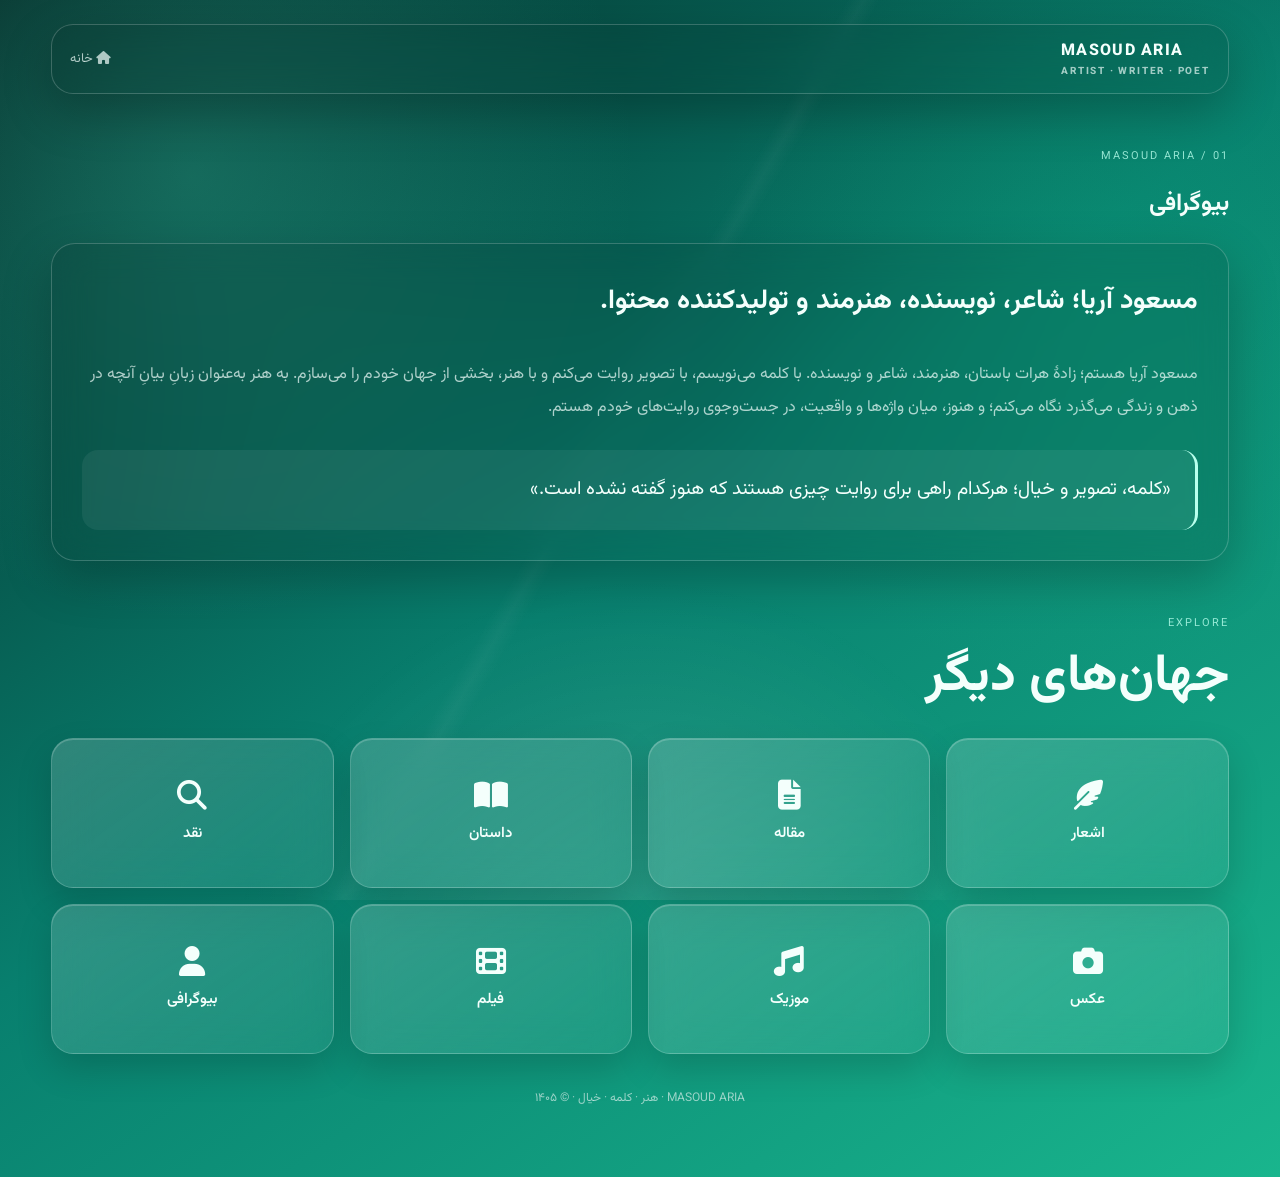
==== about.html @ eda14522 "add files" ====
<!doctype html>
<html lang="fa" dir="rtl">
<head>
<meta charset="utf-8">
<meta name="viewport" content="width=device-width,initial-scale=1">
<meta name="description" content="وب‌سایت شخصی مسعود آریا؛ شاعر، نویسنده و هنرمند.">
<title>بیوگرافی | مسعود آریا</title>
<link rel="preconnect" href="https://fonts.googleapis.com">
<link rel="preconnect" href="https://fonts.gstatic.com" crossorigin>
<link href="https://fonts.googleapis.com/css2?family=Vazirmatn:wght@300;400;500;600;700;800&display=swap" rel="stylesheet">
<link rel="stylesheet" href="https://cdnjs.cloudflare.com/ajax/libs/font-awesome/6.7.2/css/all.min.css">
<link rel="stylesheet" href="style.css">
</head>
<body>
<div class="page">
  <header class="topbar">
    <a class="brand" href="index.html">MASOUD ARIA<small>ARTIST · WRITER · POET</small></a>
    <a class="home-link" href="index.html"><i class="fa-solid fa-house"></i> خانه</a>
  </header>

  <main>
    <section class="section-title">
      <div class="number">MASOUD ARIA / 01</div>
      <h1>بیوگرافی</h1>
    </section>
    <section class="content-card">
      <h3>مسعود آریا؛ شاعر، نویسنده، هنرمند و تولیدکننده محتوا.</h3>
      <p>مسعود آریا هستم؛
      زادهٔ هرات باستان، هنرمند، شاعر و نویسنده.
      با کلمه می‌نویسم، با تصویر روایت می‌کنم و با هنر، بخشی از جهان خودم را می‌سازم.
      به هنر به‌عنوان زبانِ بیانِ آنچه در ذهن و زندگی می‌گذرد نگاه می‌کنم؛
      و هنوز، میان واژه‌ها و واقعیت، در جست‌وجوی روایت‌های خودم هستم.</p>
      <div class="quote">«کلمه، تصویر و خیال؛ هرکدام راهی برای روایت چیزی هستند که هنوز گفته نشده است.»</div>
    </section>

    <section class="section-title"><div class="number">EXPLORE</div><h2>جهان‌های دیگر</h2></section>
    <div class="glass-grid"><a class="glass-btn" href="poems.html" aria-label="اشعار">
          <i class="fa-solid fa-feather-pointed" aria-hidden="true"></i><span>اشعار</span>
        </a>
<a class="glass-btn" href="articles.html" aria-label="مقاله">
          <i class="fa-solid fa-file-lines" aria-hidden="true"></i><span>مقاله</span>
        </a>
<a class="glass-btn" href="stories.html" aria-label="داستان">
          <i class="fa-solid fa-book-open" aria-hidden="true"></i><span>داستان</span>
        </a>
<a class="glass-btn" href="criticism.html" aria-label="نقد">
          <i class="fa-solid fa-magnifying-glass" aria-hidden="true"></i><span>نقد</span>
        </a>
<a class="glass-btn" href="photos.html" aria-label="عکس">
          <i class="fa-solid fa-camera" aria-hidden="true"></i><span>عکس</span>
        </a>
<a class="glass-btn" href="music.html" aria-label="موزیک">
          <i class="fa-solid fa-music" aria-hidden="true"></i><span>موزیک</span>
        </a>
<a class="glass-btn" href="films.html" aria-label="فیلم">
          <i class="fa-solid fa-film" aria-hidden="true"></i><span>فیلم</span>
        </a>
<a class="glass-btn" href="about.html" aria-label="بیوگرافی">
          <i class="fa-solid fa-user" aria-hidden="true"></i><span>بیوگرافی</span>
        </a></div>
  </main>

  <footer class="footer">MASOUD ARIA · هنر · کلمه · خیال · © ۱۴۰۵</footer>
</div>
<script src="script.js"></script>
</body>
</html>
---- style.css ----
@import url('https://fonts.googleapis.com/css2?family=Vazirmatn:wght@300;400;500;600;700;800&display=swap');

:root{
  --jade-1:#10b981;
  --jade-2:#16a085;
  --jade-3:#0f766e;
  --jade-dark:#062f2b;
  --jade-deep:#041d1b;
  --glass:rgba(255,255,255,.105);
  --glass-strong:rgba(255,255,255,.16);
  --line:rgba(255,255,255,.20);
  --text:#f4fffc;
  --muted:rgba(244,255,252,.70);
  --shadow:0 18px 50px rgba(0,0,0,.24);
  --radius:24px;
  --font:'Vazirmatn', Tahoma, Arial, sans-serif;
}

*{box-sizing:border-box}
html{scroll-behavior:smooth}
body{
  margin:0;
  min-height:100vh;
  direction:rtl;
  font-family:var(--font);
  color:var(--text);
  background:
    radial-gradient(circle at 15% 15%, rgba(56,189,160,.30), transparent 30%),
    radial-gradient(circle at 85% 25%, rgba(16,185,129,.22), transparent 28%),
    linear-gradient(145deg,#052d29 0%,#087f6e 48%,#19b58d 100%);
  overflow-x:hidden;
}

body::before{
  content:"";
  position:fixed; inset:0; pointer-events:none; z-index:-1;
  background:
    linear-gradient(120deg,transparent 0 47%,rgba(255,255,255,.035) 48%,transparent 49%),
    radial-gradient(circle at 50% 110%,rgba(255,255,255,.13),transparent 35%);
}

a{color:inherit;text-decoration:none}
button,a{font:inherit}
button{color:inherit}

.page{
  width:min(1180px,92%);
  margin:auto;
  padding:24px 0 70px;
}

.topbar{
  display:flex;align-items:center;justify-content:space-between;gap:16px;
  padding:14px 18px;
  margin-bottom:28px;
  border:1px solid var(--line);
  border-radius:22px;
  background:rgba(0,0,0,.10);
  backdrop-filter:blur(18px);
  -webkit-backdrop-filter:blur(18px);
  box-shadow:var(--shadow);
  position:sticky;top:12px;z-index:20;
}
.brand{font-weight:800;letter-spacing:.08em;direction:ltr}
.brand small{display:block;font-size:10px;letter-spacing:.18em;opacity:.65}
.home-link{font-size:13px;color:var(--muted)}

.hero{
  display:grid;
  grid-template-columns:1.15fr .85fr;
  gap:30px;
  align-items:center;
  min-height:70vh;
}
.hero-copy{padding:20px}
.kicker{font-size:13px;color:#c8fff1;letter-spacing:.12em;margin-bottom:12px}
.hero h1{font-size:clamp(44px,8vw,90px);line-height:.98;margin:0 0 18px;font-weight:800}
.hero h1 span{display:block;opacity:.9}
.hero p{max-width:680px;color:var(--muted);font-size:17px;line-height:2}
.hero-portrait{
  display:flex;justify-content:center;
  animation:float 6s ease-in-out infinite;
}
.portrait-frame{
  width:min(390px,75vw);aspect-ratio:1/1;
  border-radius:50%;
  padding:10px;
  background:linear-gradient(145deg,rgba(255,255,255,.45),rgba(255,255,255,.05));
  box-shadow:0 30px 90px rgba(0,0,0,.34),inset 0 0 35px rgba(255,255,255,.12);
  position:relative;
}
.portrait-frame::after{
  content:"";
  position:absolute;inset:-10px;border:1px solid rgba(255,255,255,.24);
  border-radius:50%;animation:orbit 12s linear infinite;
}
.portrait-frame img{width:100%;height:100%;object-fit:cover;object-position:center 25%;border-radius:50%;display:block}

.section-title{margin:54px 0 20px}
.section-title .number{font-size:11px;letter-spacing:.18em;color:#b9ffed;opacity:.8}
.section-title h2{font-size:clamp(30px,5vw,52px);margin:5px 0 0}

.glass-grid{
  display:grid;
  grid-template-columns:repeat(4,1fr);
  gap:16px;
}
.glass-btn{
  min-height:150px;
  border:1px solid var(--line);
  border-radius:22px;
  background:linear-gradient(145deg,rgba(255,255,255,.17),rgba(255,255,255,.06));
  box-shadow:inset 0 1px rgba(255,255,255,.20),0 15px 35px rgba(0,0,0,.16);
  backdrop-filter:blur(18px);
  -webkit-backdrop-filter:blur(18px);
  display:flex;flex-direction:column;align-items:center;justify-content:center;
  gap:12px;cursor:pointer;position:relative;overflow:hidden;
  transition:transform .18s ease,background .25s ease,border-color .25s ease;
  user-select:none;-webkit-tap-highlight-color:transparent;
}
.glass-btn i{font-size:30px}
.glass-btn span{font-size:15px;font-weight:600}
.glass-btn:hover{transform:translateY(-5px);background:rgba(255,255,255,.19);border-color:rgba(255,255,255,.35)}
.glass-btn.pressed{transform:scale(.94) translateY(2px);box-shadow:inset 0 10px 22px rgba(0,0,0,.18),0 5px 15px rgba(0,0,0,.18)}
.glass-btn.shatter{animation:shatter .62s cubic-bezier(.2,.8,.2,1)}
.glass-btn.shatter::before,
.glass-btn.shatter::after{
  content:"";position:absolute;inset:0;pointer-events:none;opacity:0;
}
.glass-btn.shatter::before{
  opacity:1;
  background:
    linear-gradient(25deg,transparent 48%,rgba(255,255,255,.85) 49%,transparent 51%),
    linear-gradient(115deg,transparent 49%,rgba(255,255,255,.7) 50%,transparent 51%),
    linear-gradient(175deg,transparent 48%,rgba(255,255,255,.65) 49%,transparent 51%),
    linear-gradient(72deg,transparent 49%,rgba(255,255,255,.55) 50%,transparent 51%);
  mix-blend-mode:screen;
  animation:crack .62s ease-out;
}
.glass-btn.shatter::after{
  opacity:1;
  background:radial-gradient(circle at 50% 50%,transparent 0 22%,rgba(255,255,255,.12) 23%,transparent 27%);
  animation:flash .62s ease-out;
}

.content-card{
  padding:30px;
  border:1px solid var(--line);
  border-radius:var(--radius);
  background:rgba(0,0,0,.11);
  backdrop-filter:blur(18px);
  box-shadow:var(--shadow);
  line-height:2.1;
}
.content-card h3{font-size:27px;margin-top:0}
.content-card p{color:var(--muted)}
.quote{
  margin:25px 0 0;
  padding:20px 24px;
  border-right:3px solid #b9ffed;
  background:rgba(255,255,255,.06);
  border-radius:16px;
  font-size:19px;
}

.socials{
  display:flex;justify-content:center;gap:14px;flex-wrap:wrap;
  margin:50px 0 10px;
}
.social{
  width:72px;height:72px;
  display:flex;align-items:center;justify-content:center;
  border-radius:20px;
  border:1px solid var(--line);
  background:rgba(255,255,255,.11);
  backdrop-filter:blur(16px);
  box-shadow:0 12px 28px rgba(0,0,0,.18);
  transition:transform .18s ease;
  position:relative;overflow:hidden;
}
.social i{font-size:29px}
.social span{position:absolute;bottom:4px;font-size:8px;opacity:.75}
.social:hover{transform:translateY(-4px) scale(1.03)}
.social.pressed{transform:scale(.90)}
.social.shatter{animation:shatter .62s cubic-bezier(.2,.8,.2,1)}
.social.shatter::before{
  content:"";position:absolute;inset:0;
  background:
   linear-gradient(35deg,transparent 48%,rgba(255,255,255,.8) 49%,transparent 51%),
   linear-gradient(145deg,transparent 49%,rgba(255,255,255,.65) 50%,transparent 51%);
  animation:crack .62s ease-out;
}

.footer{
  text-align:center;color:rgba(255,255,255,.58);
  padding:35px 0 0;font-size:12px;
}

.ripple{
  position:fixed;width:12px;height:12px;border-radius:50%;
  border:1px solid rgba(255,255,255,.7);
  pointer-events:none;z-index:9999;
  transform:translate(-50%,-50%) scale(1);
  animation:ripple .55s ease-out forwards;
}

@keyframes shatter{
  0%{transform:scale(.94) translateY(2px);filter:brightness(1)}
  35%{transform:scale(1.035) rotate(.4deg);filter:brightness(1.22)}
  70%{transform:scale(.995) rotate(-.25deg);filter:brightness(1)}
  100%{transform:scale(1)}
}
@keyframes crack{0%{opacity:0;transform:scale(.5)}35%{opacity:1;transform:scale(1)}100%{opacity:0;transform:scale(1.08)}}
@keyframes flash{0%,20%{opacity:0}35%{opacity:1}100%{opacity:0}}
@keyframes ripple{to{transform:translate(-50%,-50%) scale(16);opacity:0}}
@keyframes float{50%{transform:translateY(-10px)}}
@keyframes orbit{to{transform:rotate(360deg)}}

@media (max-width:900px){
  .hero{grid-template-columns:1fr;text-align:center}
  .hero-copy{padding:5px}
  .hero p{margin-inline:auto}
  .glass-grid{grid-template-columns:repeat(2,1fr)}
}
@media (max-width:520px){
  .page{width:94%;padding-top:10px}
  .topbar{top:6px}
  .glass-grid{gap:11px}
  .glass-btn{min-height:125px;border-radius:18px}
  .glass-btn i{font-size:25px}
  .glass-btn span{font-size:13px}
  .portrait-frame{width:270px}
}
@media (prefers-reduced-motion:reduce){
  *,*::before,*::after{animation-duration:.01ms!important;animation-iteration-count:1!important;scroll-behavior:auto!important}
}
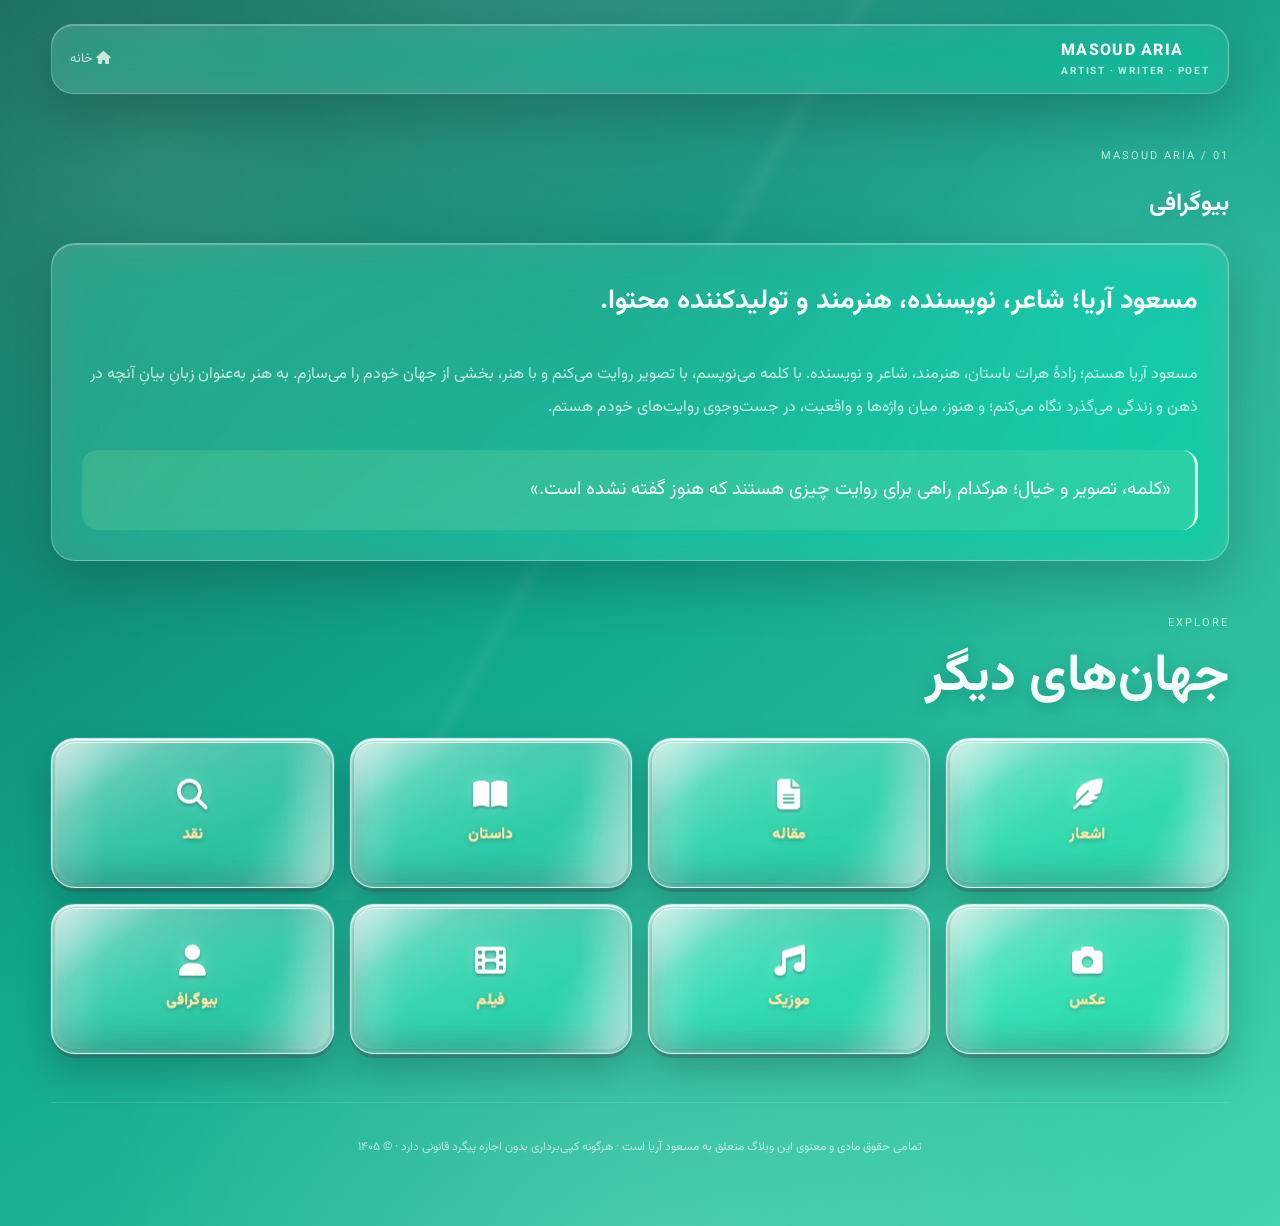
==== commit 8255f515: "update files" ====
--- a/about.html
+++ b/about.html
@@ -11,7 +11,7 @@
 <link rel="stylesheet" href="https://cdnjs.cloudflare.com/ajax/libs/font-awesome/6.7.2/css/all.min.css">
 <link rel="stylesheet" href="style.css">
 </head>
-<body>
+<body class="page-about">
 <div class="page">
   <header class="topbar">
     <a class="brand" href="index.html">MASOUD ARIA<small>ARTIST · WRITER · POET</small></a>
@@ -60,7 +60,7 @@
         </a></div>
   </main>
 
-  <footer class="footer">MASOUD ARIA · هنر · کلمه · خیال · © ۱۴۰۵</footer>
+  <footer class="footer">تمامی حقوق مادی و معنوی این وبلاگ متعلق به مسعود آریا است · هرگونه کپی‌برداری بدون اجازه پیگرد قانونی دارد · © ۱۴۰۵</footer>
 </div>
 <script src="script.js"></script>
 </body>
--- a/style.css
+++ b/style.css
@@ -1,236 +1,164 @@
 @import url('https://fonts.googleapis.com/css2?family=Vazirmatn:wght@300;400;500;600;700;800&display=swap');
 
 :root{
-  --jade-1:#10b981;
-  --jade-2:#16a085;
-  --jade-3:#0f766e;
-  --jade-dark:#062f2b;
-  --jade-deep:#041d1b;
-  --glass:rgba(255,255,255,.105);
-  --glass-strong:rgba(255,255,255,.16);
-  --line:rgba(255,255,255,.20);
-  --text:#f4fffc;
-  --muted:rgba(244,255,252,.70);
-  --shadow:0 18px 50px rgba(0,0,0,.24);
+  --jade-1:#34d8ae;
+  --jade-2:#20bfa0;
+  --jade-3:#119884;
+  --jade-dark:#0b554c;
+  --jade-deep:#073a35;
+  --glass:rgba(255,255,255,.14);
+  --glass-strong:rgba(255,255,255,.22);
+  --line:rgba(255,255,255,.28);
+  --text:#f7fffd;
+  --muted:rgba(247,255,253,.76);
+  --accent:#ffe6a0;
+  --accent-soft:rgba(255,220,120,.16);
+  --tint:rgba(71,220,180,.20);
+  --shadow:0 20px 55px rgba(0,0,0,.20);
   --radius:24px;
-  --font:'Vazirmatn', Tahoma, Arial, sans-serif;
+  --font:'Vazirmatn',Tahoma,Arial,sans-serif;
 }
 
 *{box-sizing:border-box}
 html{scroll-behavior:smooth}
 body{
-  margin:0;
-  min-height:100vh;
-  direction:rtl;
-  font-family:var(--font);
-  color:var(--text);
+  margin:0;min-height:100vh;direction:rtl;font-family:var(--font);color:var(--text);
   background:
-    radial-gradient(circle at 15% 15%, rgba(56,189,160,.30), transparent 30%),
-    radial-gradient(circle at 85% 25%, rgba(16,185,129,.22), transparent 28%),
-    linear-gradient(145deg,#052d29 0%,#087f6e 48%,#19b58d 100%);
-  overflow-x:hidden;
+    radial-gradient(circle at 12% 12%,var(--tint),transparent 32%),
+    radial-gradient(circle at 88% 24%,rgba(255,255,255,.12),transparent 30%),
+    radial-gradient(circle at 50% 105%,rgba(255,255,255,.13),transparent 38%),
+    linear-gradient(145deg,#0a6257 0%,#12a88f 48%,#43d5ad 100%);
+  overflow-x:hidden;transition:background 1s ease;
 }
+body::before{content:"";position:fixed;inset:0;pointer-events:none;z-index:-1;background:
+  linear-gradient(120deg,transparent 0 47%,rgba(255,255,255,.045) 48%,transparent 49%),
+  radial-gradient(circle at 50% -10%,rgba(255,255,255,.16),transparent 36%);
+}
+body::after{content:"";position:fixed;inset:0;pointer-events:none;z-index:-1;opacity:.18;background-image:radial-gradient(rgba(255,255,255,.32) .7px,transparent .8px);background-size:26px 26px;mix-blend-mode:soft-light}
+a{color:inherit;text-decoration:none}button,a{font:inherit}button{color:inherit}
 
-body::before{
-  content:"";
-  position:fixed; inset:0; pointer-events:none; z-index:-1;
+/* Each section keeps the original jade identity, but gains its own atmosphere. */
+body.page-poems{--tint:rgba(120,236,201,.22);--accent:#b8ffe9;--accent-soft:rgba(142,255,220,.18)}
+body.page-articles{--tint:rgba(157,235,190,.22);--accent:#d4ffe6;--accent-soft:rgba(150,240,190,.18)}
+body.page-stories{--tint:rgba(92,210,204,.23);--accent:#c7fff7;--accent-soft:rgba(110,235,224,.18)}
+body.page-criticism{--tint:rgba(74,190,165,.22);--accent:#b9f7df;--accent-soft:rgba(85,215,180,.18)}
+body.page-photos{--tint:rgba(95,220,224,.23);--accent:#c8ffff;--accent-soft:rgba(100,230,230,.18)}
+body.page-music{--tint:rgba(84,201,190,.24);--accent:#c1fff3;--accent-soft:rgba(95,225,210,.18)}
+body.page-films{--tint:rgba(47,150,135,.25);--accent:#c0eee5;--accent-soft:rgba(70,180,160,.18)}
+body.page-about{--tint:rgba(160,220,165,.21);--accent:#d9ffe0;--accent-soft:rgba(150,230,160,.18)}
+
+.page{width:min(1180px,92%);margin:auto;padding:24px 0 70px}
+.topbar{display:flex;align-items:center;justify-content:space-between;gap:16px;padding:14px 18px;margin-bottom:28px;border:1px solid var(--line);border-radius:22px;background:linear-gradient(135deg,rgba(255,255,255,.17),rgba(255,255,255,.07));backdrop-filter:blur(20px) saturate(145%);-webkit-backdrop-filter:blur(20px) saturate(145%);box-shadow:var(--shadow),inset 0 1px rgba(255,255,255,.25);position:sticky;top:12px;z-index:20}
+.brand{font-weight:800;letter-spacing:.08em;direction:ltr}.brand small{display:block;font-size:10px;letter-spacing:.18em;opacity:.68}.home-link{font-size:13px;color:var(--muted)}
+.hero{display:grid;grid-template-columns:1.15fr .85fr;gap:30px;align-items:center;min-height:70vh}.hero-copy{padding:20px}.kicker{font-size:13px;color:var(--accent);letter-spacing:.12em;margin-bottom:12px}.hero h1{font-size:clamp(44px,8vw,90px);line-height:.98;margin:0 0 18px;font-weight:800}.hero h1 span{display:block;opacity:.9}.hero p{max-width:680px;color:var(--muted);font-size:17px;line-height:2}.hero-portrait{display:flex;justify-content:center;animation:float 6s ease-in-out infinite}.portrait-frame{width:min(390px,75vw);aspect-ratio:1/1;border-radius:50%;padding:10px;background:linear-gradient(145deg,rgba(255,255,255,.58),rgba(255,255,255,.10));box-shadow:0 30px 90px rgba(0,0,0,.28),inset 0 0 35px rgba(255,255,255,.17);position:relative}.portrait-frame::after{content:"";position:absolute;inset:-10px;border:1px solid rgba(255,255,255,.30);border-radius:50%;animation:orbit 12s linear infinite}.portrait-frame img{width:100%;height:100%;object-fit:cover;object-position:center 25%;border-radius:50%;display:block}
+.section-title{margin:54px 0 20px}.section-title .number{font-size:11px;letter-spacing:.18em;color:var(--accent);opacity:.85}.section-title h2{font-size:clamp(30px,5vw,52px);margin:5px 0 0}
+
+.glass-grid{display:grid;grid-template-columns:repeat(4,1fr);gap:16px}
+.glass-btn{
+  min-height:150px;border:1px solid rgba(255,255,255,.72);border-radius:24px;
   background:
-    linear-gradient(120deg,transparent 0 47%,rgba(255,255,255,.035) 48%,transparent 49%),
-    radial-gradient(circle at 50% 110%,rgba(255,255,255,.13),transparent 35%);
+    linear-gradient(145deg,rgba(255,255,255,.46),rgba(235,242,244,.20) 42%,rgba(120,135,142,.12) 100%),
+    linear-gradient(180deg,rgba(255,255,255,.12),rgba(255,255,255,.02));
+  color:#fff;box-shadow:
+    inset 0 2px 2px rgba(255,255,255,.92),
+    inset 0 -15px 26px rgba(40,52,58,.18),
+    inset 2px 0 7px rgba(255,255,255,.38),
+    0 4px 0 rgba(65,75,82,.34),
+    0 18px 38px rgba(0,0,0,.20),
+    0 0 0 1px rgba(255,255,255,.10);
+  backdrop-filter:blur(25px) saturate(165%);-webkit-backdrop-filter:blur(25px) saturate(165%);
+  display:flex;flex-direction:column;align-items:center;justify-content:center;gap:12px;cursor:pointer;position:relative;overflow:hidden;
+  transition:transform .18s cubic-bezier(.2,.8,.2,1),background .25s ease,border-color .25s ease,box-shadow .25s ease;
+  user-select:none;-webkit-tap-highlight-color:transparent;isolation:isolate;transform-style:preserve-3d;perspective:900px;
 }
+.glass-btn::before{content:"";position:absolute;inset:3px;border-radius:20px;background:
+  linear-gradient(145deg,rgba(255,255,255,.56),transparent 24%,transparent 64%,rgba(255,255,255,.16)),
+  linear-gradient(90deg,rgba(255,255,255,.18),transparent 18%,transparent 82%,rgba(255,255,255,.22));
+  box-shadow:inset 0 1px 0 rgba(255,255,255,.82),inset 0 -1px 0 rgba(40,55,62,.15);opacity:.96;pointer-events:none;z-index:-1}
+.glass-btn::after{content:"";position:absolute;width:58%;height:170%;top:-38%;right:-38%;background:linear-gradient(90deg,transparent,rgba(255,255,255,.42),transparent);transform:rotate(22deg) translateZ(18px);filter:blur(4px);animation:glassSheen 5.5s ease-in-out infinite;pointer-events:none}
+.glass-btn i{font-size:30px;color:#fff;text-shadow:0 2px 3px rgba(25,35,40,.35),0 0 16px rgba(255,255,255,.28);transform:translateZ(22px)}
+.glass-btn span{font-size:15px;font-weight:800;color:#ffe9a6;text-shadow:0 1px 0 rgba(255,255,255,.42),0 2px 5px rgba(70,48,5,.38),0 0 12px rgba(255,210,90,.20);transform:translateZ(18px);letter-spacing:.01em}
+.glass-btn:hover{transform:translateY(-7px) rotateX(1.2deg);background:
+  linear-gradient(145deg,rgba(255,255,255,.56),rgba(245,248,250,.24) 44%,rgba(145,158,164,.14));border-color:rgba(255,255,255,.92);
+  box-shadow:inset 0 2px 2px rgba(255,255,255,.98),inset 0 -14px 28px rgba(40,52,58,.12),0 7px 0 rgba(65,75,82,.28),0 25px 48px rgba(0,0,0,.22),0 0 34px rgba(255,220,110,.16)}
+.glass-btn.pressed{transform:translateY(4px) scale(.965);box-shadow:inset 0 14px 34px rgba(35,45,50,.24),inset 0 2px rgba(255,255,255,.38),0 1px 0 rgba(55,65,72,.38),0 7px 14px rgba(0,0,0,.16)}
+.glass-btn.shatter{animation:glassImpact .72s cubic-bezier(.2,.8,.2,1)}
+.glass-btn.shatter .crack-overlay{position:absolute;inset:-7%;pointer-events:none;z-index:5;opacity:0;background:
+ linear-gradient(29deg,transparent 47.8%,rgba(255,255,255,.98) 48.25%,transparent 48.8%),
+ linear-gradient(111deg,transparent 48.35%,rgba(255,255,255,.90) 48.9%,transparent 49.5%),
+ linear-gradient(177deg,transparent 48.15%,rgba(255,255,255,.82) 48.75%,transparent 49.45%),
+ linear-gradient(67deg,transparent 48.9%,rgba(255,255,255,.78) 49.45%,transparent 50.1%),
+ linear-gradient(136deg,transparent 49.1%,rgba(255,255,255,.72) 49.65%,transparent 50.2%),
+ linear-gradient(8deg,transparent 49%,rgba(255,255,255,.65) 49.5%,transparent 50%);filter:drop-shadow(0 0 3px rgba(255,255,255,.55));animation:realCrack .72s ease-out}
+.shard{position:absolute;z-index:6;width:20px;height:20px;background:linear-gradient(135deg,rgba(255,255,255,.86),rgba(190,205,210,.12));border:1px solid rgba(255,255,255,.65);backdrop-filter:blur(5px);clip-path:polygon(50% 0,100% 35%,72% 100%,8% 68%);animation:shardFly .72s cubic-bezier(.1,.75,.25,1) forwards;pointer-events:none;box-shadow:0 0 7px rgba(255,255,255,.30)}
 
-a{color:inherit;text-decoration:none}
-button,a{font:inherit}
-button{color:inherit}
+/* Small glass navigation buttons used only on the home page. */
+.home-nav{display:flex;gap:9px;align-items:center;overflow-x:auto;padding:9px 4px 12px;margin:0 0 8px;scrollbar-width:none;direction:rtl}
+.home-nav::-webkit-scrollbar{display:none}
+.glass-nav-btn{flex:0 0 auto;min-width:86px;height:42px;padding:0 14px;border:1px solid rgba(255,255,255,.55);border-radius:14px;color:#ffe9a6;background:linear-gradient(145deg,rgba(255,255,255,.28),rgba(220,228,232,.09));backdrop-filter:blur(18px) saturate(160%);-webkit-backdrop-filter:blur(18px) saturate(160%);box-shadow:inset 0 1px rgba(255,255,255,.72),inset 0 -6px 12px rgba(40,50,56,.10),0 5px 14px rgba(0,0,0,.15);display:flex;align-items:center;justify-content:center;font-size:12px;font-weight:800;text-shadow:0 1px 0 rgba(255,255,255,.40),0 2px 5px rgba(70,48,5,.30);position:relative;overflow:hidden;transition:transform .16s ease,box-shadow .16s ease,background .2s ease;transform-style:preserve-3d}
+.glass-nav-btn::after{content:"";position:absolute;inset:0;background:linear-gradient(110deg,transparent 35%,rgba(255,255,255,.24) 50%,transparent 65%);transform:translateX(120%);animation:navSheen 5s ease-in-out infinite;pointer-events:none}
+.glass-nav-btn:hover{transform:translateY(-3px);box-shadow:inset 0 1px rgba(255,255,255,.86),0 9px 20px rgba(0,0,0,.18),0 0 20px rgba(255,220,110,.13)}
+.glass-nav-btn.pressed{transform:translateY(3px) scale(.95);box-shadow:inset 0 7px 16px rgba(35,45,50,.20),0 2px 7px rgba(0,0,0,.14)}
+@keyframes navSheen{0%,55%{transform:translateX(120%);opacity:0}65%{opacity:1}88%,100%{transform:translateX(-120%);opacity:0}}
 
-.page{
-  width:min(1180px,92%);
-  margin:auto;
-  padding:24px 0 70px;
-}
+.content-card{padding:30px;border:1px solid rgba(255,255,255,.30);border-radius:var(--radius);background:linear-gradient(145deg,rgba(255,255,255,.16),rgba(255,255,255,.065));backdrop-filter:blur(22px) saturate(145%);box-shadow:var(--shadow),inset 0 1px rgba(255,255,255,.28);line-height:2.1}.content-card h3{font-size:27px;margin-top:0}.content-card p{color:var(--muted)}
+.quote{margin:25px 0 0;padding:20px 24px;border-right:3px solid var(--accent);background:var(--accent-soft);border-radius:16px;font-size:19px}
 
-.topbar{
-  display:flex;align-items:center;justify-content:space-between;gap:16px;
-  padding:14px 18px;
-  margin-bottom:28px;
-  border:1px solid var(--line);
-  border-radius:22px;
-  background:rgba(0,0,0,.10);
-  backdrop-filter:blur(18px);
-  -webkit-backdrop-filter:blur(18px);
-  box-shadow:var(--shadow);
-  position:sticky;top:12px;z-index:20;
-}
-.brand{font-weight:800;letter-spacing:.08em;direction:ltr}
-.brand small{display:block;font-size:10px;letter-spacing:.18em;opacity:.65}
-.home-link{font-size:13px;color:var(--muted)}
+.socials{display:flex;justify-content:center;gap:14px;flex-wrap:wrap;margin:50px 0 10px}.social{width:72px;height:72px;display:flex;align-items:center;justify-content:center;border-radius:20px;border:1px solid rgba(255,255,255,.34);background:linear-gradient(145deg,rgba(255,255,255,.22),rgba(255,255,255,.07));backdrop-filter:blur(20px) saturate(150%);box-shadow:inset 0 1px rgba(255,255,255,.4),0 14px 30px rgba(0,0,0,.18);transition:transform .18s ease;position:relative;overflow:hidden}.social i{font-size:29px}.social span{position:absolute;bottom:4px;font-size:8px;opacity:.75}.social:hover{transform:translateY(-4px) scale(1.03)}.social.pressed{transform:scale(.90)}
 
-.hero{
-  display:grid;
-  grid-template-columns:1.15fr .85fr;
-  gap:30px;
-  align-items:center;
-  min-height:70vh;
-}
-.hero-copy{padding:20px}
-.kicker{font-size:13px;color:#c8fff1;letter-spacing:.12em;margin-bottom:12px}
-.hero h1{font-size:clamp(44px,8vw,90px);line-height:.98;margin:0 0 18px;font-weight:800}
-.hero h1 span{display:block;opacity:.9}
-.hero p{max-width:680px;color:var(--muted);font-size:17px;line-height:2}
-.hero-portrait{
-  display:flex;justify-content:center;
-  animation:float 6s ease-in-out infinite;
-}
-.portrait-frame{
-  width:min(390px,75vw);aspect-ratio:1/1;
-  border-radius:50%;
-  padding:10px;
-  background:linear-gradient(145deg,rgba(255,255,255,.45),rgba(255,255,255,.05));
-  box-shadow:0 30px 90px rgba(0,0,0,.34),inset 0 0 35px rgba(255,255,255,.12);
-  position:relative;
-}
-.portrait-frame::after{
-  content:"";
-  position:absolute;inset:-10px;border:1px solid rgba(255,255,255,.24);
-  border-radius:50%;animation:orbit 12s linear infinite;
-}
-.portrait-frame img{width:100%;height:100%;object-fit:cover;object-position:center 25%;border-radius:50%;display:block}
+.footer{text-align:center;color:rgba(255,255,255,.66);padding:35px 0 0;font-size:12px;border-top:1px solid rgba(255,255,255,.12);margin-top:48px}
+.ripple{position:fixed;width:12px;height:12px;border-radius:50%;border:1px solid rgba(255,255,255,.82);box-shadow:0 0 15px var(--accent);pointer-events:none;z-index:9999;transform:translate(-50%,-50%) scale(1);animation:ripple .65s ease-out forwards}
+.page-touch{position:fixed;pointer-events:none;z-index:9998;width:90px;height:90px;transform:translate(-50%,-50%);border-radius:50%;opacity:0;mix-blend-mode:screen}.page-touch.show{animation:touchPulse .7s ease-out forwards}
 
-.section-title{margin:54px 0 20px}
-.section-title .number{font-size:11px;letter-spacing:.18em;color:#b9ffed;opacity:.8}
-.section-title h2{font-size:clamp(30px,5vw,52px);margin:5px 0 0}
+@keyframes glassImpact{0%{transform:scale(.94) translateY(3px)}28%{transform:scale(1.025) rotate(.35deg);filter:brightness(1.25)}55%{transform:scale(1.005) rotate(-.2deg)}100%{transform:scale(1)}}
+@keyframes realCrack{0%{opacity:0;transform:scale(.45)}20%{opacity:1;transform:scale(.78)}42%{opacity:1;transform:scale(1)}100%{opacity:0;transform:scale(1.10)}}
+@keyframes shardFly{0%{opacity:0;transform:translate(0,0) rotate(0) scale(.3)}18%{opacity:1}100%{opacity:0;transform:translate(var(--dx),var(--dy)) rotate(var(--rot)) scale(.7)}}
+@keyframes ripple{to{transform:translate(-50%,-50%) scale(16);opacity:0}}
+@keyframes touchPulse{0%{opacity:0;transform:translate(-50%,-50%) scale(.2)}25%{opacity:.42}100%{opacity:0;transform:translate(-50%,-50%) scale(2.2)}}
+@keyframes float{50%{transform:translateY(-10px)}}@keyframes orbit{to{transform:rotate(360deg)}}
+@keyframes glassSheen{0%,55%{transform:translateX(0) rotate(22deg);opacity:0}65%{opacity:1}90%,100%{transform:translateX(-220%) rotate(22deg);opacity:0}}
 
-.glass-grid{
-  display:grid;
-  grid-template-columns:repeat(4,1fr);
-  gap:16px;
-}
-.glass-btn{
-  min-height:150px;
-  border:1px solid var(--line);
-  border-radius:22px;
-  background:linear-gradient(145deg,rgba(255,255,255,.17),rgba(255,255,255,.06));
-  box-shadow:inset 0 1px rgba(255,255,255,.20),0 15px 35px rgba(0,0,0,.16);
-  backdrop-filter:blur(18px);
-  -webkit-backdrop-filter:blur(18px);
-  display:flex;flex-direction:column;align-items:center;justify-content:center;
-  gap:12px;cursor:pointer;position:relative;overflow:hidden;
-  transition:transform .18s ease,background .25s ease,border-color .25s ease;
-  user-select:none;-webkit-tap-highlight-color:transparent;
-}
-.glass-btn i{font-size:30px}
-.glass-btn span{font-size:15px;font-weight:600}
-.glass-btn:hover{transform:translateY(-5px);background:rgba(255,255,255,.19);border-color:rgba(255,255,255,.35)}
-.glass-btn.pressed{transform:scale(.94) translateY(2px);box-shadow:inset 0 10px 22px rgba(0,0,0,.18),0 5px 15px rgba(0,0,0,.18)}
-.glass-btn.shatter{animation:shatter .62s cubic-bezier(.2,.8,.2,1)}
-.glass-btn.shatter::before,
-.glass-btn.shatter::after{
-  content:"";position:absolute;inset:0;pointer-events:none;opacity:0;
-}
-.glass-btn.shatter::before{
-  opacity:1;
-  background:
-    linear-gradient(25deg,transparent 48%,rgba(255,255,255,.85) 49%,transparent 51%),
-    linear-gradient(115deg,transparent 49%,rgba(255,255,255,.7) 50%,transparent 51%),
-    linear-gradient(175deg,transparent 48%,rgba(255,255,255,.65) 49%,transparent 51%),
-    linear-gradient(72deg,transparent 49%,rgba(255,255,255,.55) 50%,transparent 51%);
-  mix-blend-mode:screen;
-  animation:crack .62s ease-out;
-}
-.glass-btn.shatter::after{
-  opacity:1;
-  background:radial-gradient(circle at 50% 50%,transparent 0 22%,rgba(255,255,255,.12) 23%,transparent 27%);
-  animation:flash .62s ease-out;
-}
+/* Distinct touch effects for each section. */
+body.page-poems .page-touch{background:radial-gradient(circle,rgba(150,255,220,.55),transparent 65%)}
+body.page-articles .page-touch{background:radial-gradient(circle,rgba(180,255,200,.50),transparent 65%)}
+body.page-stories .page-touch{background:radial-gradient(circle,rgba(110,245,230,.55),transparent 65%)}
+body.page-criticism .page-touch{background:radial-gradient(circle,rgba(85,225,190,.50),transparent 65%)}
+body.page-photos .page-touch{background:radial-gradient(circle,rgba(110,245,245,.55),transparent 65%)}
+body.page-music .page-touch{background:radial-gradient(circle,rgba(95,235,215,.55),transparent 65%)}
+body.page-films .page-touch{background:radial-gradient(circle,rgba(80,205,185,.55),transparent 65%)}
+body.page-about .page-touch{background:radial-gradient(circle,rgba(175,240,185,.50),transparent 65%)}
+body.page-poems .page-touch.show{animation:touchPoem .7s ease-out forwards}
+body.page-articles .page-touch.show{animation:touchPaper .7s ease-out forwards}
+body.page-stories .page-touch.show{animation:touchStory .7s ease-out forwards}
+body.page-criticism .page-touch.show{animation:touchCritic .7s ease-out forwards}
+body.page-photos .page-touch.show{animation:touchPhoto .7s ease-out forwards}
+body.page-music .page-touch.show{animation:touchMusic .7s ease-out forwards}
+body.page-films .page-touch.show{animation:touchFilm .7s ease-out forwards}
+body.page-about .page-touch.show{animation:touchAbout .7s ease-out forwards}
+@keyframes touchPoem{to{opacity:0;transform:translate(-50%,-50%) scale(2.4) rotate(18deg)}}
+@keyframes touchPaper{to{opacity:0;transform:translate(-50%,-50%) scale(1.9) rotate(-8deg)}}
+@keyframes touchStory{to{opacity:0;transform:translate(-50%,-50%) scale(2.8) rotate(90deg)}}
+@keyframes touchCritic{to{opacity:0;transform:translate(-50%,-50%) scale(1.7) rotate(-25deg)}}
+@keyframes touchPhoto{to{opacity:0;transform:translate(-50%,-50%) scale(3.1)}}
+@keyframes touchMusic{to{opacity:0;transform:translate(-50%,-50%) scale(2.3) rotate(140deg)}}
+@keyframes touchFilm{to{opacity:0;transform:translate(-50%,-50%) scale(2.1) rotate(45deg)}}
+@keyframes touchAbout{to{opacity:0;transform:translate(-50%,-50%) scale(2.5)}}
 
-.content-card{
-  padding:30px;
-  border:1px solid var(--line);
-  border-radius:var(--radius);
-  background:rgba(0,0,0,.11);
-  backdrop-filter:blur(18px);
-  box-shadow:var(--shadow);
-  line-height:2.1;
-}
-.content-card h3{font-size:27px;margin-top:0}
-.content-card p{color:var(--muted)}
-.quote{
-  margin:25px 0 0;
-  padding:20px 24px;
-  border-right:3px solid #b9ffed;
-  background:rgba(255,255,255,.06);
-  border-radius:16px;
-  font-size:19px;
-}
+/* Film-category atmospheres: distinct moods, still compatible with the silver/gold glass identity. */
+body.page-classic{--tint:rgba(205,176,105,.20);background:radial-gradient(circle at 18% 14%,rgba(255,226,150,.22),transparent 30%),linear-gradient(145deg,#263d3a 0%,#52645e 52%,#a99565 100%)}
+body.page-new{--tint:rgba(85,205,215,.22);background:radial-gradient(circle at 80% 18%,rgba(110,245,255,.24),transparent 30%),linear-gradient(145deg,#082f36 0%,#0b6870 52%,#42b8b5 100%)}
+body.page-historical{--tint:rgba(180,135,76,.20);background:radial-gradient(circle at 22% 16%,rgba(231,194,118,.20),transparent 32%),linear-gradient(145deg,#35281e 0%,#66503b 54%,#8b7654 100%)}
+body.page-cultural{--tint:rgba(125,202,168,.20);background:radial-gradient(circle at 82% 20%,rgba(174,245,205,.18),transparent 30%),linear-gradient(145deg,#123c37 0%,#26715f 54%,#68a88a 100%)}
+body.page-artistic{--tint:rgba(184,133,214,.20);background:radial-gradient(circle at 20% 16%,rgba(226,182,245,.20),transparent 32%),linear-gradient(145deg,#251e37 0%,#4d3e6b 52%,#7b638f 100%)}
+body[class*="page-"] .section-title h1,body[class*="page-"] .section-title h2{ text-shadow:0 4px 18px rgba(0,0,0,.18)}
+.film-categories{display:grid;grid-template-columns:repeat(5,1fr);gap:14px;margin-top:18px}
+.film-category-card{min-height:165px}
+.film-category-card .category-note{font-size:11px;color:rgba(255,255,255,.72);text-align:center;line-height:1.8;padding:0 10px;transform:translateZ(14px)}
+body.page-classic .film-category-card{--accent:#f2d48c} body.page-new .film-category-card{--accent:#8ff4f3} body.page-historical .film-category-card{--accent:#e2bc7d} body.page-cultural .film-category-card{--accent:#9fe3bd} body.page-artistic .film-category-card{--accent:#ddb7f1}
+.film-category-card span{color:var(--accent)!important}
+@media (max-width:980px){.film-categories{grid-template-columns:repeat(3,1fr)}}
+@media (max-width:600px){.film-categories{grid-template-columns:repeat(2,1fr);gap:11px}.glass-nav-btn{min-width:78px;padding:0 11px;font-size:11px}}
 
-.socials{
-  display:flex;justify-content:center;gap:14px;flex-wrap:wrap;
-  margin:50px 0 10px;
-}
-.social{
-  width:72px;height:72px;
-  display:flex;align-items:center;justify-content:center;
-  border-radius:20px;
-  border:1px solid var(--line);
-  background:rgba(255,255,255,.11);
-  backdrop-filter:blur(16px);
-  box-shadow:0 12px 28px rgba(0,0,0,.18);
-  transition:transform .18s ease;
-  position:relative;overflow:hidden;
-}
-.social i{font-size:29px}
-.social span{position:absolute;bottom:4px;font-size:8px;opacity:.75}
-.social:hover{transform:translateY(-4px) scale(1.03)}
-.social.pressed{transform:scale(.90)}
-.social.shatter{animation:shatter .62s cubic-bezier(.2,.8,.2,1)}
-.social.shatter::before{
-  content:"";position:absolute;inset:0;
-  background:
-   linear-gradient(35deg,transparent 48%,rgba(255,255,255,.8) 49%,transparent 51%),
-   linear-gradient(145deg,transparent 49%,rgba(255,255,255,.65) 50%,transparent 51%);
-  animation:crack .62s ease-out;
-}
-
-.footer{
-  text-align:center;color:rgba(255,255,255,.58);
-  padding:35px 0 0;font-size:12px;
-}
-
-.ripple{
-  position:fixed;width:12px;height:12px;border-radius:50%;
-  border:1px solid rgba(255,255,255,.7);
-  pointer-events:none;z-index:9999;
-  transform:translate(-50%,-50%) scale(1);
-  animation:ripple .55s ease-out forwards;
-}
-
-@keyframes shatter{
-  0%{transform:scale(.94) translateY(2px);filter:brightness(1)}
-  35%{transform:scale(1.035) rotate(.4deg);filter:brightness(1.22)}
-  70%{transform:scale(.995) rotate(-.25deg);filter:brightness(1)}
-  100%{transform:scale(1)}
-}
-@keyframes crack{0%{opacity:0;transform:scale(.5)}35%{opacity:1;transform:scale(1)}100%{opacity:0;transform:scale(1.08)}}
-@keyframes flash{0%,20%{opacity:0}35%{opacity:1}100%{opacity:0}}
-@keyframes ripple{to{transform:translate(-50%,-50%) scale(16);opacity:0}}
-@keyframes float{50%{transform:translateY(-10px)}}
-@keyframes orbit{to{transform:rotate(360deg)}}
-
-@media (max-width:900px){
-  .hero{grid-template-columns:1fr;text-align:center}
-  .hero-copy{padding:5px}
-  .hero p{margin-inline:auto}
-  .glass-grid{grid-template-columns:repeat(2,1fr)}
-}
-@media (max-width:520px){
-  .page{width:94%;padding-top:10px}
-  .topbar{top:6px}
-  .glass-grid{gap:11px}
-  .glass-btn{min-height:125px;border-radius:18px}
-  .glass-btn i{font-size:25px}
-  .glass-btn span{font-size:13px}
-  .portrait-frame{width:270px}
-}
-@media (prefers-reduced-motion:reduce){
-  *,*::before,*::after{animation-duration:.01ms!important;animation-iteration-count:1!important;scroll-behavior:auto!important}
-}
+@media (max-width:900px){.hero{grid-template-columns:1fr;text-align:center}.hero-copy{padding:5px}.hero p{margin-inline:auto}.glass-grid{grid-template-columns:repeat(2,1fr)}}
+@media (max-width:520px){.page{width:94%;padding-top:10px}.topbar{top:6px}.glass-grid{gap:11px}.glass-btn{min-height:125px;border-radius:18px}.glass-btn i{font-size:25px}.glass-btn span{font-size:13px}.portrait-frame{width:270px}}
+@media (prefers-reduced-motion:reduce){*,*::before,*::after{animation-duration:.01ms!important;animation-iteration-count:1!important;scroll-behavior:auto!important}}
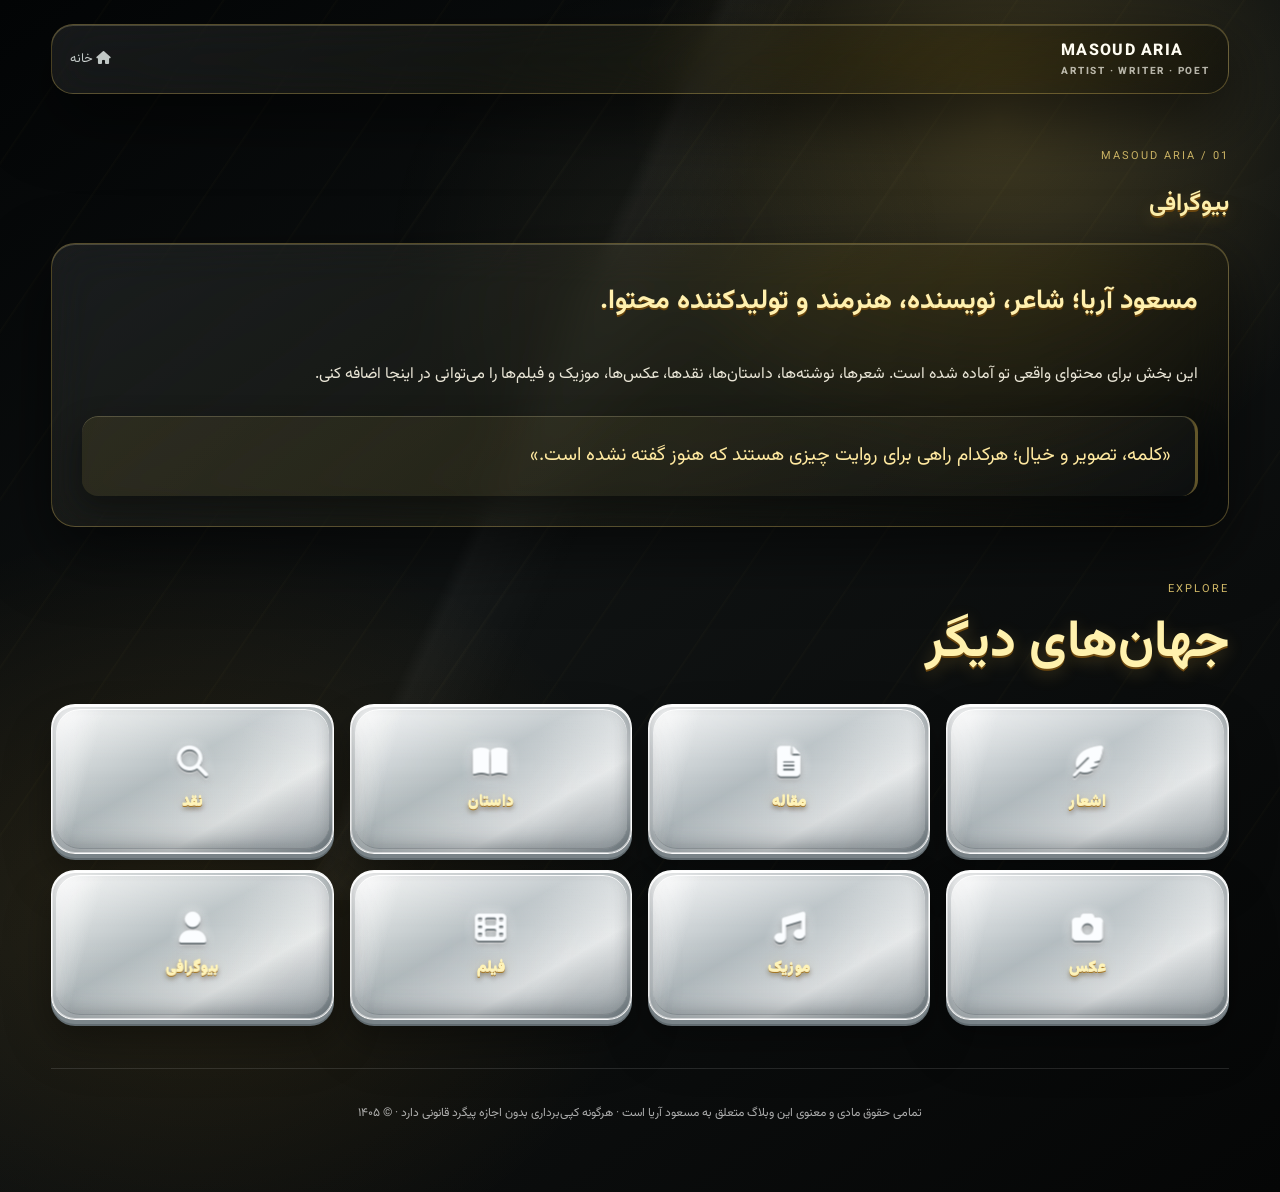
==== commit b1ded22a: "change files" ====
--- a/about.html
+++ b/about.html
@@ -25,11 +25,7 @@
     </section>
     <section class="content-card">
       <h3>مسعود آریا؛ شاعر، نویسنده، هنرمند و تولیدکننده محتوا.</h3>
-      <p>مسعود آریا هستم؛
-      زادهٔ هرات باستان، هنرمند، شاعر و نویسنده.
-      با کلمه می‌نویسم، با تصویر روایت می‌کنم و با هنر، بخشی از جهان خودم را می‌سازم.
-      به هنر به‌عنوان زبانِ بیانِ آنچه در ذهن و زندگی می‌گذرد نگاه می‌کنم؛
-      و هنوز، میان واژه‌ها و واقعیت، در جست‌وجوی روایت‌های خودم هستم.</p>
+      <p>این بخش برای محتوای واقعی تو آماده شده است. شعرها، نوشته‌ها، داستان‌ها، نقدها، عکس‌ها، موزیک و فیلم‌ها را می‌توانی در اینجا اضافه کنی.</p>
       <div class="quote">«کلمه، تصویر و خیال؛ هرکدام راهی برای روایت چیزی هستند که هنوز گفته نشده است.»</div>
     </section>
 
--- a/style.css
+++ b/style.css
@@ -162,3 +162,137 @@
 @media (max-width:900px){.hero{grid-template-columns:1fr;text-align:center}.hero-copy{padding:5px}.hero p{margin-inline:auto}.glass-grid{grid-template-columns:repeat(2,1fr)}}
 @media (max-width:520px){.page{width:94%;padding-top:10px}.topbar{top:6px}.glass-grid{gap:11px}.glass-btn{min-height:125px;border-radius:18px}.glass-btn i{font-size:25px}.glass-btn span{font-size:13px}.portrait-frame{width:270px}}
 @media (prefers-reduced-motion:reduce){*,*::before,*::after{animation-duration:.01ms!important;animation-iteration-count:1!important;scroll-behavior:auto!important}}
+
+/* =========================================================
+   VERSION 70 — PRECISION METAL KEYCAP / REALISTIC GLASS
+   ========================================================= */
+:root{
+  --metal-hi:#ffffff;
+  --metal-mid:#dfe5e8;
+  --metal-low:#9ba5aa;
+  --gold-hi:#fff4b7;
+  --gold-mid:#e5b84f;
+  --gold-low:#9a6815;
+}
+
+/* Richer, non-flat atmospheres: each page remains related to jade but has its own visual composition. */
+body:not(.page-about){
+  background-color:#083f3a;
+  background-image:
+    radial-gradient(ellipse at 15% 8%, color-mix(in srgb,var(--tint) 90%,transparent), transparent 34%),
+    radial-gradient(ellipse at 86% 18%, rgba(255,255,255,.12), transparent 30%),
+    radial-gradient(ellipse at 35% 78%, rgba(0,45,40,.20), transparent 36%),
+    radial-gradient(ellipse at 90% 88%, rgba(255,255,255,.09), transparent 28%),
+    linear-gradient(138deg,#063d38 0%,#087f70 38%,#18aa91 68%,#0b655b 100%);
+}
+body:not(.page-about)::before{
+  background:
+    radial-gradient(ellipse at 20% 24%,rgba(255,255,255,.10),transparent 22%),
+    radial-gradient(ellipse at 72% 72%,rgba(255,255,255,.065),transparent 27%),
+    repeating-linear-gradient(168deg,transparent 0 85px,rgba(255,255,255,.026) 86px,transparent 88px),
+    linear-gradient(112deg,transparent 0 35%,rgba(255,255,255,.035) 36%,transparent 48%,rgba(0,0,0,.035) 49%,transparent 68%);
+  opacity:1;
+}
+body.page-poems{background-image:radial-gradient(ellipse at 12% 18%,rgba(126,255,220,.22),transparent 30%),radial-gradient(ellipse at 82% 78%,rgba(111,255,212,.12),transparent 32%),linear-gradient(135deg,#06453e,#159e86 54%,#55d6b1)}
+body.page-articles{background-image:radial-gradient(ellipse at 80% 12%,rgba(219,255,205,.20),transparent 28%),radial-gradient(ellipse at 18% 78%,rgba(114,214,155,.13),transparent 32%),linear-gradient(145deg,#073d37,#178e72 50%,#75c991)}
+body.page-stories{background-image:radial-gradient(ellipse at 16% 15%,rgba(90,238,225,.20),transparent 29%),radial-gradient(ellipse at 80% 84%,rgba(49,177,189,.15),transparent 30%),linear-gradient(135deg,#063b3d,#087d7c 50%,#39b7a7)}
+body.page-criticism{background-image:radial-gradient(ellipse at 78% 16%,rgba(126,237,201,.17),transparent 28%),radial-gradient(ellipse at 20% 82%,rgba(5,63,58,.24),transparent 34%),linear-gradient(145deg,#053a36,#087467 55%,#168f78)}
+body.page-photos{background-image:radial-gradient(ellipse at 16% 12%,rgba(122,255,255,.20),transparent 30%),radial-gradient(ellipse at 86% 82%,rgba(71,189,207,.15),transparent 30%),linear-gradient(140deg,#063c42,#087b80 52%,#3dbdb1)}
+body.page-music{background-image:radial-gradient(ellipse at 82% 15%,rgba(121,255,223,.18),transparent 29%),radial-gradient(ellipse at 20% 80%,rgba(50,168,167,.14),transparent 30%),linear-gradient(145deg,#063d3a,#087a70 48%,#36b9a0)}
+body.page-films{background-image:radial-gradient(ellipse at 18% 12%,rgba(115,227,199,.16),transparent 28%),radial-gradient(ellipse at 82% 82%,rgba(0,36,40,.22),transparent 34%),linear-gradient(145deg,#052f30,#075e5b 48%,#168d78)}
+
+/* Biography: crow-black lacquer + luminous gold, intentionally distinct. */
+body.page-about{
+  color:#fffdf2;
+  background:
+    radial-gradient(ellipse at 78% 10%,rgba(255,214,93,.20),transparent 26%),
+    radial-gradient(ellipse at 15% 76%,rgba(255,186,45,.10),transparent 30%),
+    linear-gradient(145deg,#030506 0%,#101313 46%,#050606 100%);
+}
+body.page-about::before{
+  background:
+    radial-gradient(ellipse at 52% 28%,rgba(255,236,151,.055),transparent 30%),
+    repeating-linear-gradient(124deg,transparent 0 90px,rgba(255,220,100,.025) 91px,transparent 94px),
+    linear-gradient(115deg,transparent 0 42%,rgba(255,255,255,.035) 43%,transparent 49%);
+}
+body.page-about .topbar,body.page-about .content-card{border-color:rgba(255,220,110,.28);background:linear-gradient(145deg,rgba(255,255,255,.08),rgba(255,211,82,.045),rgba(0,0,0,.35));box-shadow:0 24px 65px rgba(0,0,0,.55),inset 0 1px rgba(255,245,190,.20)}
+body.page-about .section-title .number,body.page-about .kicker{color:#f5d878}
+body.page-about .section-title h1,body.page-about .section-title h2{color:#fff1ad;text-shadow:0 2px 0 #6e4910,0 5px 18px rgba(255,204,80,.22)}
+body.page-about .content-card h3{color:#fff0ae;text-shadow:0 2px 0 #65420c}
+body.page-about .content-card p,body.page-about .content-card{color:#e9e5d6}
+body.page-about .quote{border-color:rgba(255,215,96,.30);background:linear-gradient(135deg,rgba(255,216,91,.09),rgba(255,255,255,.025));color:#ffe9a0;box-shadow:inset 0 1px rgba(255,245,190,.20),0 12px 30px rgba(0,0,0,.35)}
+
+/* Real laptop-style metal keycaps. They are raised, beveled and optically separated from the theme. */
+.glass-btn,.glass-nav-btn,.social{
+  position:relative;
+  isolation:isolate;
+  overflow:hidden;
+  border:1px solid rgba(255,255,255,.92);
+  background:
+    linear-gradient(150deg,rgba(255,255,255,.98) 0%,rgba(236,240,242,.94) 14%,rgba(190,199,203,.96) 43%,rgba(238,241,242,.96) 69%,rgba(126,137,143,.98) 100%);
+  color:#ffffff;
+  box-shadow:
+    inset 0 2px 0 rgba(255,255,255,.98),
+    inset 0 0 0 1px rgba(255,255,255,.55),
+    inset 0 -10px 18px rgba(62,71,77,.34),
+    inset 5px 0 11px rgba(255,255,255,.30),
+    inset -6px 0 12px rgba(57,66,71,.20),
+    0 4px 0 #7b858a,
+    0 6px 0 #626c71,
+    0 17px 30px rgba(0,0,0,.25),
+    0 27px 55px rgba(0,0,0,.13);
+  transform:translateZ(0);
+}
+.glass-btn::before,.glass-nav-btn::before,.social::before{
+  content:"";position:absolute;inset:4px;border-radius:inherit;pointer-events:none;z-index:-1;
+  background:
+    linear-gradient(105deg,rgba(255,255,255,.70),transparent 16%,transparent 62%,rgba(255,255,255,.24)),
+    linear-gradient(180deg,rgba(255,255,255,.28),transparent 38%,rgba(55,65,70,.10));
+  box-shadow:inset 0 1px rgba(255,255,255,.96),inset 0 -1px rgba(55,64,69,.18);
+}
+.glass-btn::after,.glass-nav-btn::after,.social::after{
+  content:"";position:absolute;pointer-events:none;z-index:3;top:-45%;left:-65%;width:42%;height:190%;
+  background:linear-gradient(90deg,transparent,rgba(255,255,255,.92),transparent);
+  filter:blur(3px);transform:rotate(19deg);opacity:.0;animation:metalSweep 6.8s ease-in-out infinite;
+}
+.glass-btn i,.social i{color:#fbfdff;text-shadow:0 2px 0 #6c7579,0 4px 7px rgba(0,0,0,.30),0 0 12px rgba(255,255,255,.45);transform:translateZ(24px);filter:drop-shadow(0 1px 0 #fff)}
+.glass-btn span,.social span,.glass-nav-btn{color:var(--gold-hi);text-shadow:0 1px 0 #fff8cf,0 2px 0 #a46f12,0 4px 5px rgba(52,34,4,.52),0 0 13px rgba(255,210,72,.26);}
+.glass-btn span{transform:translateZ(26px);font-weight:900;letter-spacing:.01em}
+.glass-btn:hover,.social:hover{transform:translateY(-7px) rotateX(2deg) scale(1.012);box-shadow:inset 0 2px 0 #fff,inset 0 -10px 18px rgba(55,64,69,.28),0 5px 0 #7b858a,0 7px 0 #626c71,0 23px 42px rgba(0,0,0,.27),0 0 26px rgba(255,220,110,.18)}
+.glass-btn.pressed,.social.pressed,.glass-nav-btn.pressed{transform:translateY(6px) scale(.968) rotateX(-2deg);box-shadow:inset 0 11px 24px rgba(38,46,51,.36),inset 0 2px rgba(255,255,255,.55),0 1px 0 #707a7f,0 5px 11px rgba(0,0,0,.18)}
+.glass-btn.shatter,.glass-nav-btn.shatter,.social.shatter{animation:keycapImpact .82s cubic-bezier(.18,.72,.24,1)}
+
+/* SVG crack network is generated per press by JS; these rules make it read as fractured glass rather than a flat overlay. */
+.crack-svg{position:absolute;inset:-1px;width:calc(100% + 2px);height:calc(100% + 2px);z-index:8;pointer-events:none;overflow:visible;filter:drop-shadow(0 0 2px rgba(255,255,255,.95)) drop-shadow(0 1px 1px rgba(55,65,70,.45));animation:crackBloom .82s cubic-bezier(.2,.7,.2,1) forwards}
+.crack-main{fill:none;stroke:rgba(255,255,255,.96);stroke-width:1.5;stroke-linecap:round;stroke-linejoin:round}
+.crack-ghost{fill:none;stroke:rgba(86,98,104,.55);stroke-width:2.7;stroke-linecap:round;stroke-linejoin:round}
+.crack-fine{fill:none;stroke:rgba(255,255,255,.72);stroke-width:.72;stroke-linecap:round}
+.crack-node{fill:rgba(255,255,255,.82);filter:blur(.3px)}
+@keyframes crackBloom{0%{opacity:0;transform:scale(.72)}12%{opacity:1;transform:scale(.93)}36%{opacity:1;transform:scale(1)}76%{opacity:1}100%{opacity:0;transform:scale(1.015)}}
+@keyframes keycapImpact{0%{transform:translateY(0)}13%{transform:translateY(7px) scale(.966)}34%{transform:translateY(4px) scale(.978)}100%{transform:translateY(0)}}
+@keyframes metalSweep{0%,58%{transform:translateX(0) rotate(19deg);opacity:0}66%{opacity:.85}82%{transform:translateX(440%) rotate(19deg);opacity:.05}100%{opacity:0}}
+
+/* Small navigation keycaps are physically thinner but use the same metal system. */
+.glass-nav-btn{height:46px;border-radius:13px;box-shadow:inset 0 2px 0 #fff,inset 0 -7px 13px rgba(50,60,65,.28),0 3px 0 #737d82,0 5px 0 #5e686d,0 10px 18px rgba(0,0,0,.20)}
+.glass-nav-btn:hover{transform:translateY(-4px);box-shadow:inset 0 2px 0 #fff,inset 0 -7px 13px rgba(50,60,65,.22),0 4px 0 #737d82,0 6px 0 #5e686d,0 15px 26px rgba(0,0,0,.22)}
+.glass-nav-btn.pressed{transform:translateY(4px) scale(.95)}
+
+/* Softer visual motifs per page — waves, mist and directional light, not flat fills. */
+body.page-poems::after{background-image:radial-gradient(rgba(215,255,241,.26) .7px,transparent .8px),repeating-radial-gradient(ellipse at 20% 70%,transparent 0 45px,rgba(255,255,255,.028) 47px 49px,transparent 52px);background-size:28px 28px,100% 100%;opacity:.18}
+body.page-articles::after{background-image:linear-gradient(125deg,transparent 0 48%,rgba(255,255,255,.04) 49%,transparent 51%),radial-gradient(rgba(230,255,238,.22) .7px,transparent .8px);background-size:100% 100%,30px 30px;opacity:.16}
+body.page-stories::after{background-image:repeating-linear-gradient(160deg,transparent 0 70px,rgba(255,255,255,.028) 71px 74px,transparent 75px);opacity:.18}
+body.page-criticism::after{background-image:linear-gradient(90deg,transparent,rgba(255,255,255,.035),transparent),radial-gradient(rgba(210,255,239,.18) .6px,transparent .8px);background-size:100% 100%,24px 24px;opacity:.15}
+body.page-photos::after{background-image:radial-gradient(circle at 50% 50%,rgba(255,255,255,.12),transparent 38%),radial-gradient(rgba(215,255,255,.22) .7px,transparent .8px);background-size:100% 100%,26px 26px;opacity:.17}
+body.page-music::after{background-image:repeating-radial-gradient(ellipse at 10% 80%,transparent 0 36px,rgba(255,255,255,.028) 38px 40px,transparent 43px);opacity:.20}
+body.page-films::after{background-image:linear-gradient(115deg,transparent 0 43%,rgba(255,255,255,.035) 44%,transparent 47%),linear-gradient(65deg,transparent 0 57%,rgba(0,0,0,.035) 58%,transparent 62%);opacity:.18}
+body.page-about::after{background-image:radial-gradient(rgba(255,225,130,.13) .7px,transparent .8px);background-size:24px 24px;opacity:.11}
+
+/* Film categories retain distinct worlds, but now carry the same physical metal keycap language. */
+body.page-classic{background-image:radial-gradient(ellipse at 18% 12%,rgba(255,220,135,.20),transparent 30%),radial-gradient(ellipse at 84% 80%,rgba(44,61,55,.32),transparent 35%),linear-gradient(145deg,#1e302e,#52635c 52%,#a08b5a 100%)}
+body.page-new{background-image:radial-gradient(ellipse at 80% 14%,rgba(111,250,255,.24),transparent 29%),radial-gradient(ellipse at 20% 84%,rgba(11,85,96,.22),transparent 33%),linear-gradient(145deg,#062d34,#087078 52%,#3ab5b1 100%)}
+body.page-historical{background-image:radial-gradient(ellipse at 22% 13%,rgba(238,198,119,.22),transparent 31%),radial-gradient(ellipse at 82% 82%,rgba(47,31,19,.24),transparent 33%),linear-gradient(145deg,#30231a,#67503b 53%,#927958 100%)}
+body.page-cultural{background-image:radial-gradient(ellipse at 82% 16%,rgba(180,245,207,.20),transparent 29%),radial-gradient(ellipse at 15% 82%,rgba(24,86,68,.20),transparent 33%),linear-gradient(145deg,#103933,#27755f 54%,#68a887 100%)}
+body.page-artistic{background-image:radial-gradient(ellipse at 18% 13%,rgba(235,193,255,.20),transparent 31%),radial-gradient(ellipse at 82% 80%,rgba(32,22,48,.28),transparent 34%),linear-gradient(145deg,#211a31,#4b3a67 53%,#80658e 100%)}
+
+@media (max-width:900px){.glass-btn{min-height:146px}}
+@media (max-width:520px){.glass-btn{min-height:124px;border-radius:18px}.glass-btn::before{inset:3px}.glass-btn span{font-size:13px}.glass-nav-btn{height:43px}}
